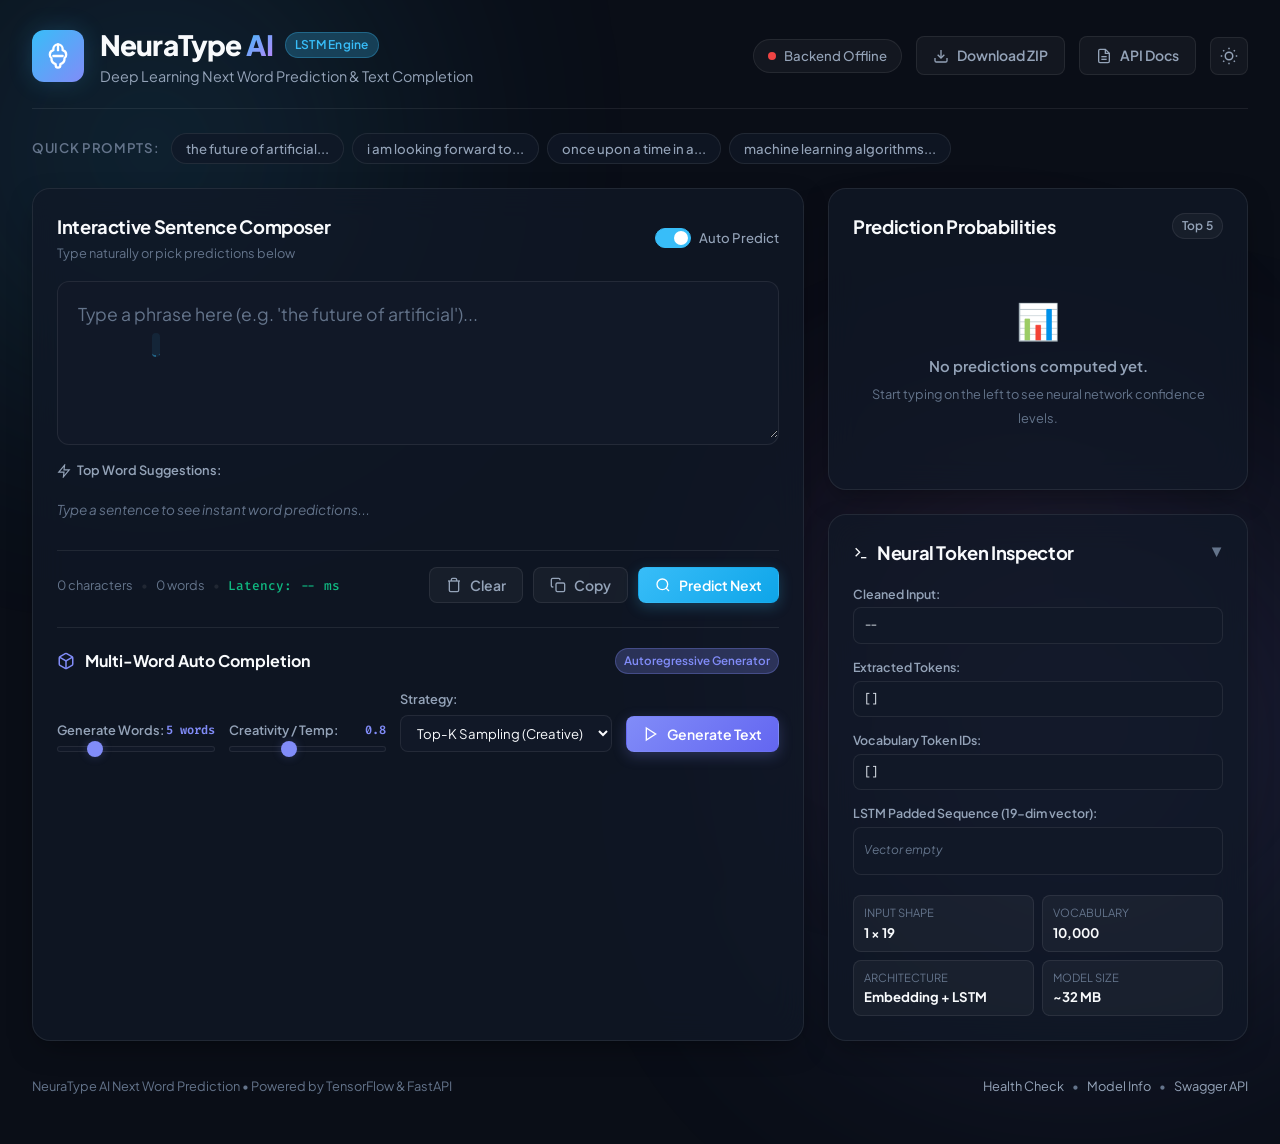
==== frontend/index.html @ fb801ab6 "Add full-stack frontend, backend, and Vercel configuration" ====
<!DOCTYPE html>
<html lang="en">
<head>
    <meta charset="UTF-8">
    <meta name="viewport" content="width=device-width, initial-scale=1.0">
    <title>NeuraType AI - Next Word Prediction & Text Completion</title>
    <meta name="description" content="State-of-the-art LSTM neural network next word prediction with interactive real-time typing, probability analytics, and text generation.">
    <!-- Google Fonts -->
    <link rel="preconnect" href="https://fonts.googleapis.com">
    <link rel="preconnect" href="https://fonts.gstatic.com" crossorigin>
    <link href="https://fonts.googleapis.com/css2?family=Fira+Code:wght@400;500;600&family=Plus+Jakarta+Sans:wght@300;400;500;600;700;800&display=swap" rel="stylesheet">
    <!-- Custom CSS -->
    <link rel="stylesheet" href="css/style.css">
</head>
<body class="dark-theme">
    <!-- Background Animated Gradient Orbs -->
    <div class="ambient-glow glow-1"></div>
    <div class="ambient-glow glow-2"></div>
    <div class="ambient-glow glow-3"></div>

    <div class="app-container">
        <!-- Header -->
        <header class="app-header">
            <div class="header-brand">
                <div class="logo-icon">
                    <svg viewBox="0 0 24 24" width="28" height="28" stroke="currentColor" stroke-width="2" fill="none" stroke-linecap="round" stroke-linejoin="round">
                        <path d="M12 2a4 4 0 0 0-4 4v1a4 4 0 0 0-3 3.86c0 1.2.54 2.29 1.4 3.03A5 5 0 0 0 10 18.9V20a2 2 0 0 0 2 2h0a2 2 0 0 0 2-2v-1.1a5 5 0 0 0 3.6-4.99c.86-.74 1.4-1.83 1.4-3.03A4 4 0 0 0 16 7V6a4 4 0 0 0-4-4z"/>
                        <line x1="12" y1="2" x2="12" y2="7"/>
                        <line x1="8" y1="12" x2="16" y2="12"/>
                    </svg>
                </div>
                <div>
                    <div class="brand-title-wrap">
                        <h1 class="brand-title">NeuraType <span class="gradient-text">AI</span></h1>
                        <span class="badge badge-primary">LSTM Engine</span>
                    </div>
                    <p class="brand-subtitle">Deep Learning Next Word Prediction & Text Completion</p>
                </div>
            </div>

            <div class="header-actions">
                <div class="status-indicator-box" id="statusBadge">
                    <span class="status-dot pulse"></span>
                    <span id="statusText">Connecting...</span>
                </div>

                <a href="/api/download" class="nav-btn" title="Download Entire Project as ZIP">
                    <svg viewBox="0 0 24 24" width="16" height="16" stroke="currentColor" stroke-width="2" fill="none">
                        <path d="M21 15v4a2 2 0 0 1-2 2H5a2 2 0 0 1-2-2v-4"></path>
                        <polyline points="7 10 12 15 17 10"></polyline>
                        <line x1="12" y1="15" x2="12" y2="3"></line>
                    </svg>
                    <span>Download ZIP</span>
                </a>

                <a href="/docs" target="_blank" class="nav-btn" title="View OpenAPI / Swagger Documentation">
                    <svg viewBox="0 0 24 24" width="16" height="16" stroke="currentColor" stroke-width="2" fill="none">
                        <path d="M14 2H6a2 2 0 0 0-2 2v16a2 2 0 0 0 2 2h12a2 2 0 0 0 2-2V8z"></path>
                        <polyline points="14 2 14 8 20 8"></polyline>
                        <line x1="16" y1="13" x2="8" y2="13"></line>
                        <line x1="16" y1="17" x2="8" y2="17"></line>
                    </svg>
                    <span>API Docs</span>
                </a>

                <button class="icon-btn" id="themeToggle" title="Toggle Light/Dark Theme">
                    <svg class="sun-icon" viewBox="0 0 24 24" width="18" height="18" stroke="currentColor" stroke-width="2" fill="none">
                        <circle cx="12" cy="12" r="5"></circle>
                        <line x1="12" y1="1" x2="12" y2="3"></line>
                        <line x1="12" y1="21" x2="12" y2="23"></line>
                        <line x1="4.22" y1="4.22" x2="5.64" y2="5.64"></line>
                        <line x1="18.36" y1="18.36" x2="19.78" y2="19.78"></line>
                        <line x1="1" y1="12" x2="3" y2="12"></line>
                        <line x1="21" y1="12" x2="23" y2="12"></line>
                        <line x1="4.22" y1="19.78" x2="5.64" y2="18.36"></line>
                        <line x1="18.36" y1="5.64" x2="19.78" y2="4.22"></line>
                    </svg>
                    <svg class="moon-icon" viewBox="0 0 24 24" width="18" height="18" stroke="currentColor" stroke-width="2" fill="none">
                        <path d="M21 12.79A9 9 0 1 1 11.21 3 7 7 0 0 0 21 12.79z"></path>
                    </svg>
                </button>
            </div>
        </header>

        <!-- Quick Examples Pill Shelf -->
        <div class="preset-section">
            <span class="preset-label">Quick Prompts:</span>
            <div class="preset-chips" id="presetChipsContainer">
                <!-- Dynamically loaded from API -->
                <button class="preset-chip" data-prompt="the future of artificial">the future of artificial...</button>
                <button class="preset-chip" data-prompt="i am looking forward to">i am looking forward to...</button>
                <button class="preset-chip" data-prompt="once upon a time in a">once upon a time in a...</button>
                <button class="preset-chip" data-prompt="machine learning algorithms are designed to">machine learning algorithms...</button>
            </div>
        </div>

        <!-- Main Workspace Grid -->
        <main class="main-grid">
            <!-- Left Column: Interactive Typing & Generation -->
            <section class="card editor-card">
                <div class="card-header">
                    <div class="card-title-group">
                        <h2 class="card-title">Interactive Sentence Composer</h2>
                        <span class="card-hint">Type naturally or pick predictions below</span>
                    </div>
                    <div class="editor-header-controls">
                        <label class="toggle-switch" title="Automatically predict as you type">
                            <input type="checkbox" id="autoPredictToggle" checked>
                            <span class="slider"></span>
                            <span class="toggle-label">Auto Predict</span>
                        </label>
                    </div>
                </div>

                <!-- Textarea with Ghost Prediction -->
                <div class="editor-wrap">
                    <div class="ghost-overlay" id="ghostOverlay">
                        <span class="ghost-typed" id="ghostTyped"></span><span class="ghost-suggestion" id="ghostSuggestion"></span>
                    </div>
                    <textarea 
                        id="textInput" 
                        class="text-editor" 
                        placeholder="Type a phrase here (e.g. 'the future of artificial')..." 
                        rows="4" 
                        spellcheck="false"
                        autocomplete="off"
                    ></textarea>
                </div>

                <!-- Ghost Accept Shortcut Bar -->
                <div class="tab-hint-bar" id="tabHintBar" style="display: none;">
                    <div class="tab-hint-content">
                        <kbd>Tab</kbd> or <kbd>→</kbd> to accept: <strong id="ghostWordHighlight">word</strong>
                    </div>
                    <button class="btn-ghost-accept" id="btnAcceptGhost">Accept</button>
                </div>

                <!-- Clickable Suggestion Chips -->
                <div class="suggestions-bar">
                    <div class="suggestions-label">
                        <svg viewBox="0 0 24 24" width="14" height="14" stroke="currentColor" stroke-width="2" fill="none">
                            <polygon points="13 2 3 14 12 14 11 22 21 10 12 10 13 2"></polygon>
                        </svg>
                        <span>Top Word Suggestions:</span>
                    </div>
                    <div class="chips-container" id="chipsContainer">
                        <span class="chip-placeholder">Type a sentence to see instant word predictions...</span>
                    </div>
                </div>

                <!-- Editor Footer Controls -->
                <div class="editor-footer">
                    <div class="editor-stats">
                        <span id="charCount">0 characters</span>
                        <span class="stat-separator">•</span>
                        <span id="wordCount">0 words</span>
                        <span class="stat-separator">•</span>
                        <span id="latencyStat" class="latency-stat">Latency: -- ms</span>
                    </div>
                    <div class="editor-actions">
                        <button class="btn btn-secondary" id="btnClear" title="Clear text">
                            <svg viewBox="0 0 24 24" width="16" height="16" stroke="currentColor" stroke-width="2" fill="none">
                                <polyline points="3 6 5 6 21 6"></polyline>
                                <path d="M19 6v14a2 2 0 0 1-2 2H7a2 2 0 0 1-2-2V6m3 0V4a2 2 0 0 1 2-2h4a2 2 0 0 1 2 2v2"></path>
                            </svg>
                            <span>Clear</span>
                        </button>
                        <button class="btn btn-secondary" id="btnCopy" title="Copy text to clipboard">
                            <svg viewBox="0 0 24 24" width="16" height="16" stroke="currentColor" stroke-width="2" fill="none">
                                <rect x="9" y="9" width="13" height="13" rx="2" ry="2"></rect>
                                <path d="M5 15H4a2 2 0 0 1-2-2V4a2 2 0 0 1 2-2h9a2 2 0 0 1 2 2v1"></path>
                            </svg>
                            <span>Copy</span>
                        </button>
                        <button class="btn btn-primary" id="btnPredict">
                            <svg viewBox="0 0 24 24" width="16" height="16" stroke="currentColor" stroke-width="2" fill="none">
                                <circle cx="11" cy="11" r="8"></circle>
                                <line x1="21" y1="21" x2="16.65" y2="16.65"></line>
                            </svg>
                            <span>Predict Next</span>
                        </button>
                    </div>
                </div>

                <!-- Multi-Word Auto-Complete Generator Panel -->
                <div class="generator-panel">
                    <div class="generator-header">
                        <div class="gen-title-group">
                            <svg viewBox="0 0 24 24" width="18" height="18" stroke="currentColor" stroke-width="2" fill="none">
                                <path d="M21 16V8a2 2 0 0 0-1-1.73l-7-4a2 2 0 0 0-2 0l-7 4A2 2 0 0 0 3 8v8a2 2 0 0 0 1 1.73l7 4a2 2 0 0 0 2 0l7-4A2 2 0 0 0 21 16z"></path>
                                <polyline points="3.27 6.96 12 12.01 20.73 6.96"></polyline>
                                <line x1="12" y1="22.08" x2="12" y2="12"></line>
                            </svg>
                            <h3>Multi-Word Auto Completion</h3>
                        </div>
                        <span class="pill-tag">Autoregressive Generator</span>
                    </div>

                    <div class="generator-controls">
                        <div class="control-item">
                            <div class="control-label-wrap">
                                <label for="wordCountSlider">Generate Words:</label>
                                <span class="control-val" id="wordCountVal">5 words</span>
                            </div>
                            <input type="range" id="wordCountSlider" min="1" max="20" value="5" class="slider-range">
                        </div>

                        <div class="control-item">
                            <div class="control-label-wrap">
                                <label for="tempSlider">Creativity / Temp:</label>
                                <span class="control-val" id="tempVal">0.8</span>
                            </div>
                            <input type="range" id="tempSlider" min="0.1" max="2.0" step="0.1" value="0.8" class="slider-range">
                        </div>

                        <div class="control-item">
                            <div class="control-label-wrap">
                                <label for="genModeSelect">Strategy:</label>
                            </div>
                            <select id="genModeSelect" class="styled-select">
                                <option value="greedy">Greedy (Most Likely)</option>
                                <option value="sample" selected>Top-K Sampling (Creative)</option>
                            </select>
                        </div>

                        <button class="btn btn-accent" id="btnGenerate">
                            <svg viewBox="0 0 24 24" width="16" height="16" stroke="currentColor" stroke-width="2" fill="none">
                                <polygon points="5 3 19 12 5 21 5 3"></polygon>
                            </svg>
                            <span>Generate Text</span>
                        </button>
                    </div>

                    <!-- Generation Output Preview -->
                    <div class="generation-result" id="genResultBox" style="display: none;">
                        <div class="gen-result-header">
                            <span class="gen-label">Generated Completion:</span>
                            <button class="btn-inline-apply" id="btnApplyGen" title="Append these words to your editor">Append to Editor</button>
                        </div>
                        <div class="gen-result-text" id="genResultText"></div>
                    </div>
                </div>
            </section>

            <!-- Right Column: Analytics & Model Inspector -->
            <aside class="sidebar-column">
                <!-- Probability Distribution Card -->
                <section class="card analytics-card">
                    <div class="card-header">
                        <h2 class="card-title">Prediction Probabilities</h2>
                        <span class="badge badge-secondary" id="topKBadge">Top 5</span>
                    </div>

                    <div class="probabilities-list" id="probabilitiesList">
                        <div class="empty-state">
                            <div class="empty-icon">📊</div>
                            <p>No predictions computed yet.</p>
                            <small>Start typing on the left to see neural network confidence levels.</small>
                        </div>
                    </div>
                </section>

                <!-- Model Diagnostics & Token Inspector -->
                <section class="card inspector-card">
                    <div class="card-header collapsible" id="inspectorToggle">
                        <div class="inspector-title-wrap">
                            <svg viewBox="0 0 24 24" width="16" height="16" stroke="currentColor" stroke-width="2" fill="none">
                                <polyline points="4 17 10 11 4 5"></polyline>
                                <line x1="12" y1="19" x2="20" y2="19"></line>
                            </svg>
                            <h2 class="card-title">Neural Token Inspector</h2>
                        </div>
                        <span class="collapse-icon">▼</span>
                    </div>

                    <div class="inspector-body" id="inspectorBody">
                        <div class="inspector-metric">
                            <span class="metric-title">Cleaned Input:</span>
                            <div class="code-box" id="inspectCleaned">--</div>
                        </div>

                        <div class="inspector-metric">
                            <span class="metric-title">Extracted Tokens:</span>
                            <div class="code-box" id="inspectTokens">[]</div>
                        </div>

                        <div class="inspector-metric">
                            <span class="metric-title">Vocabulary Token IDs:</span>
                            <div class="code-box" id="inspectTokenIds">[]</div>
                        </div>

                        <div class="inspector-metric">
                            <span class="metric-title">LSTM Padded Sequence (19-dim vector):</span>
                            <div class="vector-display" id="inspectVector">
                                <span class="vector-empty">Vector empty</span>
                            </div>
                        </div>

                        <div class="model-specs-grid" id="modelSpecsGrid">
                            <div class="spec-card">
                                <span class="spec-name">Input Shape</span>
                                <span class="spec-val">1 × 19</span>
                            </div>
                            <div class="spec-card">
                                <span class="spec-name">Vocabulary</span>
                                <span class="spec-val" id="specVocab">10,000</span>
                            </div>
                            <div class="spec-card">
                                <span class="spec-name">Architecture</span>
                                <span class="spec-val">Embedding + LSTM</span>
                            </div>
                            <div class="spec-card">
                                <span class="spec-name">Model Size</span>
                                <span class="spec-val" id="specSize">~32 MB</span>
                            </div>
                        </div>
                    </div>
                </section>
            </aside>
        </main>

        <!-- Footer -->
        <footer class="app-footer">
            <p>NeuraType AI Next Word Prediction • Powered by TensorFlow & FastAPI</p>
            <div class="footer-links">
                <a href="/api/health" target="_blank">Health Check</a>
                <span class="dot">•</span>
                <a href="/api/info" target="_blank">Model Info</a>
                <span class="dot">•</span>
                <a href="/docs" target="_blank">Swagger API</a>
            </div>
        </footer>
    </div>

    <!-- Notification Toast -->
    <div id="toast" class="toast">Text copied to clipboard!</div>

    <!-- Application JavaScript -->
    <script src="js/app.js"></script>
</body>
</html>
---- frontend/css/style.css ----
/* ==========================================================================
   NeuraType AI - Next Word Prediction & Text Completion Stylesheet
   Modern Glassmorphic Dark / Light Theme
   ========================================================================== */

:root {
    /* Color Palette - Dark Theme Default */
    --bg-base: #0a0e17;
    --bg-surface: #111827;
    --bg-card: rgba(17, 24, 39, 0.75);
    --bg-card-hover: rgba(26, 36, 56, 0.85);
    --bg-glass: rgba(255, 255, 255, 0.04);
    --border-subtle: rgba(255, 255, 255, 0.08);
    --border-bright: rgba(56, 189, 248, 0.3);

    --text-primary: #f8fafc;
    --text-secondary: #94a3b8;
    --text-muted: #64748b;
    --text-ghost: rgba(148, 163, 184, 0.45);

    --primary: #38bdf8;
    --primary-hover: #0ea5e9;
    --primary-glow: rgba(56, 189, 248, 0.25);
    
    --accent: #818cf8;
    --accent-hover: #6366f1;
    --accent-glow: rgba(129, 140, 248, 0.25);

    --secondary: #ec4899;
    --success: #10b981;
    --warning: #f59e0b;
    --error: #ef4444;

    --radius-sm: 8px;
    --radius-md: 12px;
    --radius-lg: 18px;
    --radius-xl: 24px;

    --font-sans: 'Plus Jakarta Sans', -apple-system, BlinkMacSystemFont, "Segoe UI", Roboto, sans-serif;
    --font-mono: 'Fira Code', Consolas, monospace;

    --shadow-soft: 0 10px 30px -10px rgba(0, 0, 0, 0.5);
    --shadow-glow: 0 0 25px rgba(56, 189, 248, 0.2);
    --transition: all 0.2s cubic-bezier(0.4, 0, 0.2, 1);
}

/* Light Theme Variables */
body.light-theme {
    --bg-base: #f1f5f9;
    --bg-surface: #ffffff;
    --bg-card: rgba(255, 255, 255, 0.85);
    --bg-card-hover: rgba(255, 255, 255, 0.95);
    --bg-glass: rgba(0, 0, 0, 0.03);
    --border-subtle: rgba(0, 0, 0, 0.08);
    --border-bright: rgba(14, 165, 233, 0.4);

    --text-primary: #0f172a;
    --text-secondary: #475569;
    --text-muted: #94a3b8;
    --text-ghost: rgba(100, 116, 139, 0.4);

    --primary: #0284c7;
    --primary-hover: #0369a1;
    --primary-glow: rgba(2, 132, 199, 0.15);

    --accent: #6366f1;
    --accent-hover: #4f46e5;
    --accent-glow: rgba(99, 102, 241, 0.15);

    --shadow-soft: 0 10px 30px -10px rgba(0, 0, 0, 0.08);
    --shadow-glow: 0 0 20px rgba(2, 132, 199, 0.15);
}

/* Base Reset & Setup */
*, *::before, *::after {
    box-sizing: border-box;
    margin: 0;
    padding: 0;
}

body {
    font-family: var(--font-sans);
    background-color: var(--bg-base);
    color: var(--text-primary);
    min-height: 100vh;
    line-height: 1.5;
    position: relative;
    overflow-x: hidden;
    transition: background-color 0.3s ease, color 0.3s ease;
}

/* Ambient Background Lights */
.ambient-glow {
    position: fixed;
    border-radius: 50%;
    filter: blur(140px);
    pointer-events: none;
    z-index: 0;
    opacity: 0.4;
}

.glow-1 {
    width: 500px;
    height: 500px;
    background: radial-gradient(circle, #38bdf8 0%, rgba(56, 189, 248, 0) 70%);
    top: -100px;
    left: -100px;
}

.glow-2 {
    width: 600px;
    height: 600px;
    background: radial-gradient(circle, #818cf8 0%, rgba(129, 140, 248, 0) 70%);
    bottom: -150px;
    right: -100px;
}

.glow-3 {
    width: 400px;
    height: 400px;
    background: radial-gradient(circle, #ec4899 0%, rgba(236, 72, 153, 0) 70%);
    top: 40%;
    left: 60%;
    opacity: 0.2;
}

/* App Container */
.app-container {
    position: relative;
    z-index: 1;
    max-width: 1400px;
    margin: 0 auto;
    padding: 24px 32px 48px;
    display: flex;
    flex-direction: column;
    min-height: 100vh;
}

/* Header Styles */
.app-header {
    display: flex;
    align-items: center;
    justify-content: space-between;
    margin-bottom: 24px;
    padding-bottom: 20px;
    border-bottom: 1px solid var(--border-subtle);
}

.header-brand {
    display: flex;
    align-items: center;
    gap: 16px;
}

.logo-icon {
    width: 52px;
    height: 52px;
    border-radius: var(--radius-md);
    background: linear-gradient(135deg, var(--primary) 0%, var(--accent) 100%);
    display: flex;
    align-items: center;
    justify-content: center;
    color: #ffffff;
    box-shadow: var(--shadow-glow);
}

.brand-title-wrap {
    display: flex;
    align-items: center;
    gap: 12px;
}

.brand-title {
    font-size: 1.75rem;
    font-weight: 800;
    letter-spacing: -0.03em;
}

.gradient-text {
    background: linear-gradient(135deg, var(--primary) 0%, #c084fc 100%);
    -webkit-background-clip: text;
    -webkit-text-fill-color: transparent;
}

.brand-subtitle {
    font-size: 0.9rem;
    color: var(--text-secondary);
    font-weight: 400;
}

.header-actions {
    display: flex;
    align-items: center;
    gap: 14px;
}

.status-indicator-box {
    display: flex;
    align-items: center;
    gap: 8px;
    padding: 6px 14px;
    background: var(--bg-glass);
    border: 1px solid var(--border-subtle);
    border-radius: 999px;
    font-size: 0.825rem;
    font-weight: 500;
    color: var(--text-secondary);
}

.status-dot {
    width: 8px;
    height: 8px;
    border-radius: 50%;
    background: var(--warning);
}

.status-dot.online {
    background: var(--success);
    box-shadow: 0 0 10px var(--success);
}

.status-dot.offline {
    background: var(--error);
}

.pulse {
    animation: statusPulse 1.8s infinite;
}

@keyframes statusPulse {
    0% { transform: scale(0.95); opacity: 0.8; }
    50% { transform: scale(1.2); opacity: 1; }
    100% { transform: scale(0.95); opacity: 0.8; }
}

/* Badges & Buttons */
.badge {
    font-size: 0.75rem;
    font-weight: 600;
    padding: 3px 9px;
    border-radius: 999px;
    letter-spacing: 0.02em;
}

.badge-primary {
    background: var(--primary-glow);
    color: var(--primary);
    border: 1px solid rgba(56, 189, 248, 0.3);
}

.badge-secondary {
    background: var(--bg-glass);
    color: var(--text-secondary);
    border: 1px solid var(--border-subtle);
}

.nav-btn, .btn {
    display: inline-flex;
    align-items: center;
    justify-content: center;
    gap: 8px;
    font-family: inherit;
    font-size: 0.875rem;
    font-weight: 600;
    padding: 8px 16px;
    border-radius: var(--radius-sm);
    cursor: pointer;
    transition: var(--transition);
    border: 1px solid transparent;
    text-decoration: none;
}

.nav-btn {
    background: var(--bg-glass);
    color: var(--text-secondary);
    border-color: var(--border-subtle);
}

.nav-btn:hover {
    color: var(--text-primary);
    border-color: var(--border-bright);
    background: rgba(255, 255, 255, 0.08);
}

.btn-primary {
    background: linear-gradient(135deg, var(--primary) 0%, var(--primary-hover) 100%);
    color: #ffffff;
    box-shadow: 0 4px 14px var(--primary-glow);
}

.btn-primary:hover {
    transform: translateY(-1px);
    box-shadow: 0 6px 20px var(--primary-glow);
}

.btn-secondary {
    background: var(--bg-glass);
    color: var(--text-secondary);
    border-color: var(--border-subtle);
}

.btn-secondary:hover {
    background: rgba(255, 255, 255, 0.08);
    color: var(--text-primary);
}

.btn-accent {
    background: linear-gradient(135deg, var(--accent) 0%, var(--accent-hover) 100%);
    color: #ffffff;
    box-shadow: 0 4px 14px var(--accent-glow);
}

.btn-accent:hover {
    transform: translateY(-1px);
    box-shadow: 0 6px 20px var(--accent-glow);
}

.icon-btn {
    width: 38px;
    height: 38px;
    border-radius: var(--radius-sm);
    background: var(--bg-glass);
    border: 1px solid var(--border-subtle);
    color: var(--text-secondary);
    display: flex;
    align-items: center;
    justify-content: center;
    cursor: pointer;
    transition: var(--transition);
}

.icon-btn:hover {
    color: var(--text-primary);
    border-color: var(--border-bright);
}

body.dark-theme .sun-icon { display: block; }
body.dark-theme .moon-icon { display: none; }
body.light-theme .sun-icon { display: none; }
body.light-theme .moon-icon { display: block; }

/* Preset Prompts Section */
.preset-section {
    display: flex;
    align-items: center;
    gap: 12px;
    margin-bottom: 24px;
    flex-wrap: wrap;
}

.preset-label {
    font-size: 0.825rem;
    font-weight: 600;
    color: var(--text-muted);
    text-transform: uppercase;
    letter-spacing: 0.05em;
}

.preset-chips {
    display: flex;
    align-items: center;
    gap: 8px;
    flex-wrap: wrap;
}

.preset-chip {
    background: var(--bg-card);
    border: 1px solid var(--border-subtle);
    color: var(--text-secondary);
    font-family: inherit;
    font-size: 0.825rem;
    font-weight: 500;
    padding: 6px 14px;
    border-radius: 999px;
    cursor: pointer;
    transition: var(--transition);
}

.preset-chip:hover {
    border-color: var(--primary);
    color: var(--primary);
    background: var(--primary-glow);
    transform: translateY(-1px);
}

/* Cards & Layout */
.main-grid {
    display: grid;
    grid-template-columns: 1fr 420px;
    gap: 24px;
    flex: 1;
}

@media (max-width: 1080px) {
    .main-grid {
        grid-template-columns: 1fr;
    }
}

.card {
    background: var(--bg-card);
    backdrop-filter: blur(16px);
    -webkit-backdrop-filter: blur(16px);
    border: 1px solid var(--border-subtle);
    border-radius: var(--radius-lg);
    padding: 24px;
    box-shadow: var(--shadow-soft);
    display: flex;
    flex-direction: column;
}

.card-header {
    display: flex;
    align-items: center;
    justify-content: space-between;
    margin-bottom: 18px;
}

.card-title-group {
    display: flex;
    flex-direction: column;
    gap: 4px;
}

.card-title {
    font-size: 1.15rem;
    font-weight: 700;
    letter-spacing: -0.02em;
}

.card-hint {
    font-size: 0.8rem;
    color: var(--text-muted);
}

/* Toggle Switch */
.toggle-switch {
    display: flex;
    align-items: center;
    gap: 8px;
    cursor: pointer;
    font-size: 0.825rem;
    font-weight: 500;
    color: var(--text-secondary);
}

.toggle-switch input {
    opacity: 0;
    width: 0;
    height: 0;
    position: absolute;
}

.toggle-switch .slider {
    position: relative;
    display: inline-block;
    width: 36px;
    height: 20px;
    background-color: var(--bg-glass);
    border: 1px solid var(--border-subtle);
    border-radius: 20px;
    transition: var(--transition);
}

.toggle-switch .slider::before {
    position: absolute;
    content: "";
    height: 14px;
    width: 14px;
    left: 2px;
    bottom: 2px;
    background-color: var(--text-muted);
    border-radius: 50%;
    transition: var(--transition);
}

.toggle-switch input:checked + .slider {
    background-color: var(--primary);
    border-color: var(--primary);
}

.toggle-switch input:checked + .slider::before {
    transform: translateX(16px);
    background-color: #ffffff;
}

/* Editor & Ghost Suggestion Wrap */
.editor-wrap {
    position: relative;
    border: 1px solid var(--border-subtle);
    border-radius: var(--radius-md);
    background: var(--bg-surface);
    transition: var(--transition);
    overflow: hidden;
}

.editor-wrap:focus-within {
    border-color: var(--border-bright);
    box-shadow: 0 0 0 3px var(--primary-glow);
}

.ghost-overlay {
    position: absolute;
    top: 0;
    left: 0;
    right: 0;
    bottom: 0;
    padding: 18px 20px;
    font-family: var(--font-sans);
    font-size: 1.1rem;
    line-height: 1.7;
    pointer-events: none;
    white-space: pre-wrap;
    word-break: break-word;
    color: transparent;
    user-select: none;
    z-index: 1;
}

.ghost-suggestion {
    color: var(--text-ghost);
    background: rgba(56, 189, 248, 0.08);
    border-radius: 4px;
    padding: 0 4px;
    margin-left: 2px;
    border-bottom: 2px dashed rgba(56, 189, 248, 0.4);
    transition: opacity 0.15s ease;
}

.text-editor {
    position: relative;
    z-index: 2;
    width: 100%;
    padding: 18px 20px;
    font-family: var(--font-sans);
    font-size: 1.1rem;
    line-height: 1.7;
    color: var(--text-primary);
    background: transparent;
    border: none;
    outline: none;
    resize: vertical;
    min-height: 130px;
}

.text-editor::placeholder {
    color: var(--text-muted);
}

/* Tab Hint Bar */
.tab-hint-bar {
    display: flex;
    align-items: center;
    justify-content: space-between;
    padding: 8px 16px;
    margin-top: 8px;
    background: var(--primary-glow);
    border: 1px solid rgba(56, 189, 248, 0.2);
    border-radius: var(--radius-sm);
    font-size: 0.825rem;
    color: var(--primary);
}

.tab-hint-content kbd {
    background: rgba(255, 255, 255, 0.15);
    padding: 2px 6px;
    border-radius: 4px;
    font-family: var(--font-mono);
    font-size: 0.75rem;
    border: 1px solid rgba(255, 255, 255, 0.2);
}

.btn-ghost-accept {
    background: var(--primary);
    color: #ffffff;
    border: none;
    font-family: inherit;
    font-size: 0.775rem;
    font-weight: 600;
    padding: 4px 10px;
    border-radius: 4px;
    cursor: pointer;
    transition: var(--transition);
}

.btn-ghost-accept:hover {
    background: var(--primary-hover);
}

/* Suggestion Chips */
.suggestions-bar {
    margin-top: 16px;
}

.suggestions-label {
    display: flex;
    align-items: center;
    gap: 6px;
    font-size: 0.8rem;
    font-weight: 600;
    color: var(--text-secondary);
    margin-bottom: 10px;
}

.chips-container {
    display: flex;
    flex-wrap: wrap;
    gap: 8px;
    min-height: 40px;
    align-items: center;
}

.chip-placeholder {
    font-size: 0.85rem;
    color: var(--text-muted);
    font-style: italic;
}

.word-chip {
    display: inline-flex;
    align-items: center;
    gap: 8px;
    background: var(--bg-surface);
    border: 1px solid var(--border-subtle);
    padding: 6px 14px;
    border-radius: 999px;
    font-size: 0.925rem;
    font-weight: 600;
    color: var(--text-primary);
    cursor: pointer;
    transition: var(--transition);
    user-select: none;
}

.word-chip:hover {
    border-color: var(--primary);
    background: var(--primary-glow);
    transform: translateY(-2px);
    box-shadow: 0 4px 12px var(--primary-glow);
}

.word-chip.top-choice {
    border-color: var(--primary);
    background: rgba(56, 189, 248, 0.12);
}

.chip-pct {
    font-size: 0.75rem;
    font-family: var(--font-mono);
    color: var(--primary);
    background: rgba(56, 189, 248, 0.15);
    padding: 2px 6px;
    border-radius: 6px;
}

/* Editor Footer Controls */
.editor-footer {
    display: flex;
    align-items: center;
    justify-content: space-between;
    margin-top: 20px;
    padding-top: 16px;
    border-top: 1px solid var(--border-subtle);
    flex-wrap: wrap;
    gap: 12px;
}

.editor-stats {
    display: flex;
    align-items: center;
    gap: 8px;
    font-size: 0.8rem;
    color: var(--text-muted);
}

.stat-separator {
    color: var(--border-subtle);
}

.latency-stat {
    color: var(--success);
    font-family: var(--font-mono);
    font-weight: 500;
}

.editor-actions {
    display: flex;
    align-items: center;
    gap: 10px;
}

/* Generator Panel */
.generator-panel {
    margin-top: 24px;
    padding-top: 20px;
    border-top: 1px solid var(--border-subtle);
}

.generator-header {
    display: flex;
    align-items: center;
    justify-content: space-between;
    margin-bottom: 16px;
}

.gen-title-group {
    display: flex;
    align-items: center;
    gap: 10px;
    color: var(--accent);
}

.gen-title-group h3 {
    font-size: 1rem;
    font-weight: 700;
    color: var(--text-primary);
}

.pill-tag {
    font-size: 0.725rem;
    font-weight: 600;
    color: var(--accent);
    background: var(--accent-glow);
    padding: 3px 8px;
    border-radius: 999px;
    border: 1px solid rgba(129, 140, 248, 0.3);
}

.generator-controls {
    display: grid;
    grid-template-columns: 1fr 1fr 1.2fr auto;
    gap: 14px;
    align-items: end;
}

@media (max-width: 768px) {
    .generator-controls {
        grid-template-columns: 1fr;
    }
}

.control-item {
    display: flex;
    flex-direction: column;
    gap: 6px;
}

.control-label-wrap {
    display: flex;
    justify-content: space-between;
    font-size: 0.8rem;
    font-weight: 600;
    color: var(--text-secondary);
}

.control-val {
    color: var(--accent);
    font-family: var(--font-mono);
    font-size: 0.75rem;
}

.slider-range {
    -webkit-appearance: none;
    appearance: none;
    width: 100%;
    height: 6px;
    background: var(--bg-surface);
    border: 1px solid var(--border-subtle);
    border-radius: 4px;
    outline: none;
}

.slider-range::-webkit-slider-thumb {
    -webkit-appearance: none;
    width: 16px;
    height: 16px;
    border-radius: 50%;
    background: var(--accent);
    cursor: pointer;
    box-shadow: 0 0 10px var(--accent-glow);
}

.styled-select {
    font-family: inherit;
    font-size: 0.825rem;
    padding: 8px 12px;
    background: var(--bg-surface);
    border: 1px solid var(--border-subtle);
    border-radius: var(--radius-sm);
    color: var(--text-primary);
    outline: none;
    cursor: pointer;
}

.styled-select:focus {
    border-color: var(--accent);
}

/* Generation Result Box */
.generation-result {
    margin-top: 16px;
    padding: 14px 18px;
    background: rgba(129, 140, 248, 0.08);
    border: 1px solid rgba(129, 140, 248, 0.25);
    border-radius: var(--radius-md);
}

.gen-result-header {
    display: flex;
    align-items: center;
    justify-content: space-between;
    margin-bottom: 8px;
}

.gen-label {
    font-size: 0.75rem;
    font-weight: 700;
    text-transform: uppercase;
    letter-spacing: 0.05em;
    color: var(--accent);
}

.btn-inline-apply {
    background: var(--accent);
    color: #ffffff;
    border: none;
    font-family: inherit;
    font-size: 0.75rem;
    font-weight: 600;
    padding: 4px 10px;
    border-radius: 4px;
    cursor: pointer;
    transition: var(--transition);
}

.btn-inline-apply:hover {
    background: var(--accent-hover);
}

.gen-result-text {
    font-size: 1rem;
    line-height: 1.6;
    color: var(--text-primary);
}

.gen-highlight {
    background: rgba(129, 140, 248, 0.25);
    color: #a5b4fc;
    font-weight: 600;
    padding: 1px 4px;
    border-radius: 4px;
    margin: 0 2px;
    animation: fadeInWord 0.3s ease-out;
}

@keyframes fadeInWord {
    from { opacity: 0; transform: translateY(4px); }
    to { opacity: 1; transform: translateY(0); }
}

/* Sidebar Analytics & Inspector */
.sidebar-column {
    display: flex;
    flex-direction: column;
    gap: 24px;
}

.probabilities-list {
    display: flex;
    flex-direction: column;
    gap: 12px;
}

.prob-row {
    display: flex;
    flex-direction: column;
    gap: 6px;
    padding: 8px 12px;
    border-radius: var(--radius-sm);
    background: var(--bg-surface);
    border: 1px solid var(--border-subtle);
    cursor: pointer;
    transition: var(--transition);
}

.prob-row:hover {
    border-color: var(--primary);
    background: var(--bg-card-hover);
    transform: translateX(3px);
}

.prob-header {
    display: flex;
    align-items: center;
    justify-content: space-between;
}

.prob-word-wrap {
    display: flex;
    align-items: center;
    gap: 8px;
}

.prob-rank {
    font-family: var(--font-mono);
    font-size: 0.75rem;
    font-weight: 600;
    color: var(--text-muted);
    width: 20px;
}

.prob-word {
    font-size: 0.925rem;
    font-weight: 700;
    color: var(--text-primary);
}

.prob-value {
    font-family: var(--font-mono);
    font-size: 0.8rem;
    font-weight: 600;
    color: var(--primary);
}

.prob-bar-track {
    width: 100%;
    height: 6px;
    background: var(--bg-glass);
    border-radius: 3px;
    overflow: hidden;
}

.prob-bar-fill {
    height: 100%;
    border-radius: 3px;
    background: linear-gradient(90deg, var(--primary) 0%, var(--accent) 100%);
    transition: width 0.4s cubic-bezier(0.4, 0, 0.2, 1);
}

/* Empty State */
.empty-state {
    text-align: center;
    padding: 36px 16px;
    color: var(--text-muted);
}

.empty-icon {
    font-size: 2.2rem;
    margin-bottom: 8px;
}

.empty-state p {
    font-size: 0.925rem;
    font-weight: 600;
    color: var(--text-secondary);
    margin-bottom: 4px;
}

.empty-state small {
    font-size: 0.8rem;
}

/* Inspector Drawer */
.collapsible {
    cursor: pointer;
    user-select: none;
}

.inspector-title-wrap {
    display: flex;
    align-items: center;
    gap: 8px;
    color: var(--text-primary);
}

.collapse-icon {
    font-size: 0.8rem;
    color: var(--text-muted);
    transition: transform 0.2s ease;
}

.collapsible.collapsed .collapse-icon {
    transform: rotate(-90deg);
}

.inspector-body {
    display: flex;
    flex-direction: column;
    gap: 14px;
    transition: max-height 0.3s ease;
}

.inspector-body.hidden {
    display: none;
}

.inspector-metric {
    display: flex;
    flex-direction: column;
    gap: 4px;
}

.metric-title {
    font-size: 0.775rem;
    font-weight: 600;
    color: var(--text-secondary);
}

.code-box {
    font-family: var(--font-mono);
    font-size: 0.775rem;
    padding: 8px 10px;
    background: var(--bg-surface);
    border: 1px solid var(--border-subtle);
    border-radius: var(--radius-sm);
    color: #e2e8f0;
    overflow-x: auto;
    white-space: pre-wrap;
    word-break: break-all;
}

.vector-display {
    display: flex;
    flex-wrap: wrap;
    gap: 4px;
    padding: 8px 10px;
    background: var(--bg-surface);
    border: 1px solid var(--border-subtle);
    border-radius: var(--radius-sm);
    min-height: 48px;
    align-items: center;
}

.vector-pill {
    font-family: var(--font-mono);
    font-size: 0.7rem;
    padding: 2px 6px;
    border-radius: 4px;
    background: var(--bg-glass);
    color: var(--text-muted);
}

.vector-pill.active {
    background: var(--primary-glow);
    color: var(--primary);
    border: 1px solid rgba(56, 189, 248, 0.4);
    font-weight: 600;
}

.vector-empty {
    font-size: 0.75rem;
    color: var(--text-muted);
    font-style: italic;
}

.model-specs-grid {
    display: grid;
    grid-template-columns: 1fr 1fr;
    gap: 8px;
    margin-top: 6px;
}

.spec-card {
    padding: 8px 10px;
    background: var(--bg-glass);
    border: 1px solid var(--border-subtle);
    border-radius: var(--radius-sm);
    display: flex;
    flex-direction: column;
    gap: 2px;
}

.spec-name {
    font-size: 0.7rem;
    color: var(--text-muted);
    text-transform: uppercase;
}

.spec-val {
    font-size: 0.825rem;
    font-weight: 700;
    color: var(--text-primary);
}

/* Toast Notification */
.toast {
    position: fixed;
    bottom: 24px;
    right: 24px;
    background: var(--text-primary);
    color: var(--bg-base);
    padding: 10px 20px;
    border-radius: 999px;
    font-size: 0.85rem;
    font-weight: 600;
    box-shadow: 0 10px 25px rgba(0, 0, 0, 0.3);
    transform: translateY(100px);
    opacity: 0;
    transition: var(--transition);
    z-index: 1000;
}

.toast.show {
    transform: translateY(0);
    opacity: 1;
}

/* Footer */
.app-footer {
    display: flex;
    align-items: center;
    justify-content: space-between;
    margin-top: auto;
    padding-top: 36px;
    font-size: 0.8rem;
    color: var(--text-muted);
    flex-wrap: wrap;
    gap: 12px;
}

.footer-links {
    display: flex;
    align-items: center;
    gap: 8px;
}

.footer-links a {
    color: var(--text-secondary);
    text-decoration: none;
    transition: color 0.2s ease;
}

.footer-links a:hover {
    color: var(--primary);
}
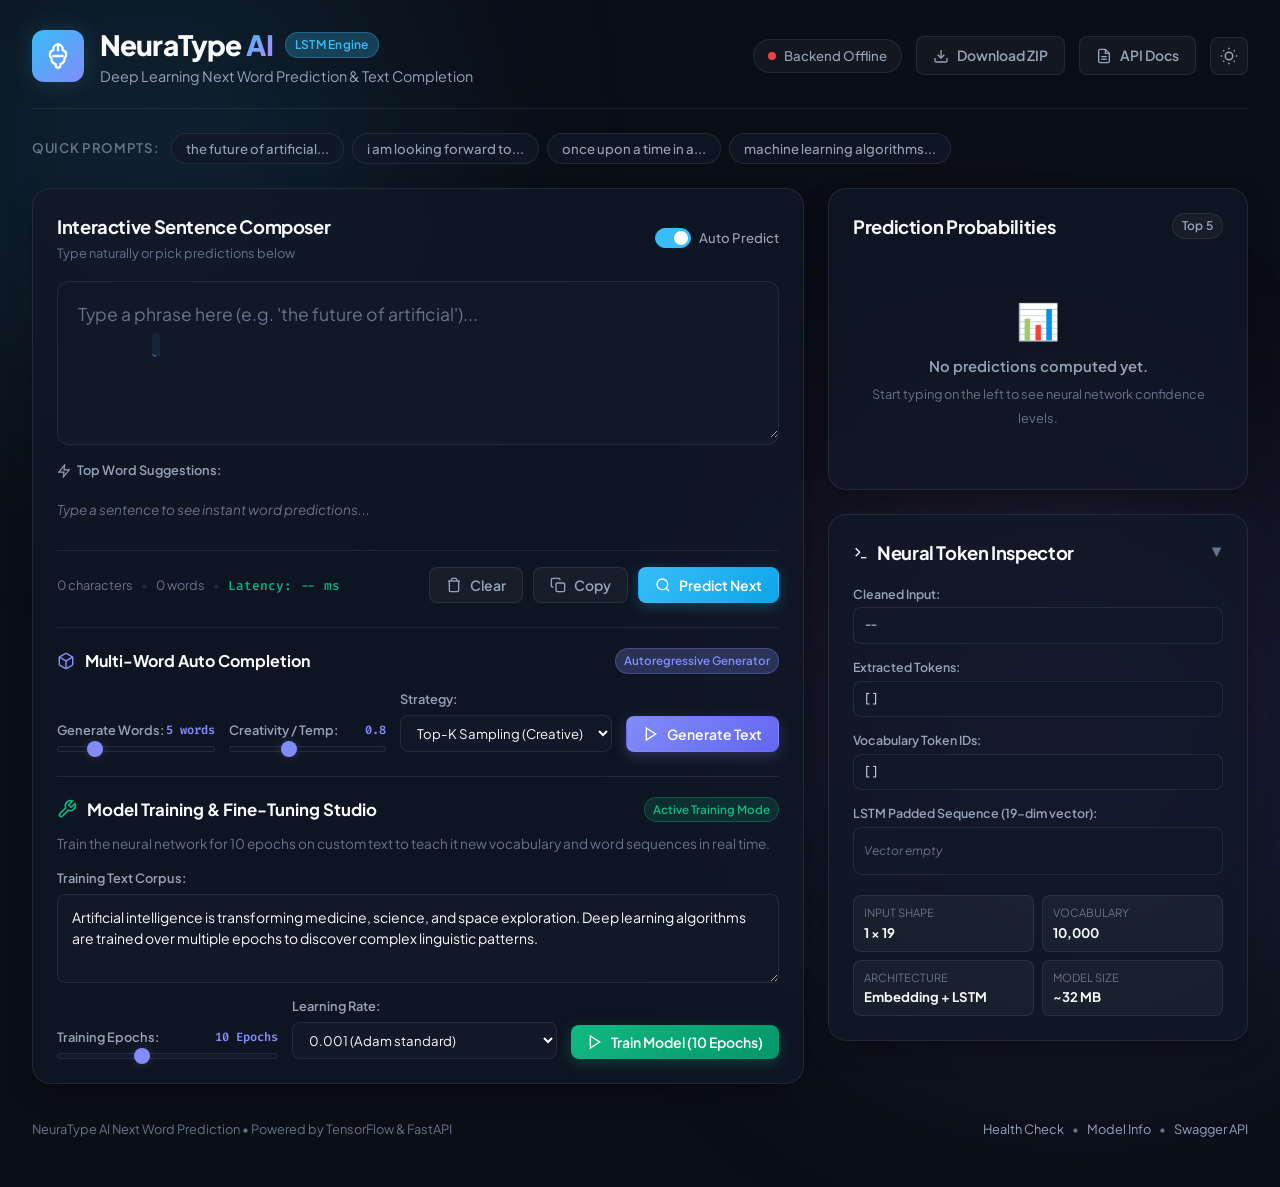
==== commit 916a8a8f: "Add in-browser Model Training Studio (10 Epochs) and train.py script" ====
--- a/frontend/index.html
+++ b/frontend/index.html
@@ -240,6 +240,66 @@
                         <div class="gen-result-text" id="genResultText"></div>
                     </div>
                 </div>
+
+                <!-- Model Training & Fine-Tuning Studio (10 Epochs) -->
+                <div class="training-panel" id="trainingPanel">
+                    <div class="training-header">
+                        <div class="train-title-group">
+                            <svg viewBox="0 0 24 24" width="20" height="20" stroke="currentColor" stroke-width="2" fill="none">
+                                <path d="M14.7 6.3a1 1 0 0 0 0 1.4l1.6 1.6a1 1 0 0 0 1.4 0l3.77-3.77a6 6 0 0 1-7.94 7.94l-6.91 6.91a2.12 2.12 0 0 1-3-3l6.91-6.91a6 6 0 0 1 7.94-7.94l-3.76 3.76z"></path>
+                            </svg>
+                            <h3>Model Training & Fine-Tuning Studio</h3>
+                        </div>
+                        <span class="pill-tag pill-train">Active Training Mode</span>
+                    </div>
+
+                    <p class="train-desc">Train the neural network for 10 epochs on custom text to teach it new vocabulary and word sequences in real time.</p>
+
+                    <div class="train-input-group">
+                        <label for="trainText" class="train-input-label">Training Text Corpus:</label>
+                        <textarea id="trainText" class="train-textarea" rows="3" placeholder="Enter custom sentences to train the model on...">Artificial intelligence is transforming medicine, science, and space exploration. Deep learning algorithms are trained over multiple epochs to discover complex linguistic patterns.</textarea>
+                    </div>
+
+                    <div class="train-controls-row">
+                        <div class="control-item">
+                            <div class="control-label-wrap">
+                                <label for="epochsSlider">Training Epochs:</label>
+                                <span class="control-val" id="epochsVal">10 Epochs</span>
+                            </div>
+                            <input type="range" id="epochsSlider" min="1" max="25" value="10" class="slider-range">
+                        </div>
+
+                        <div class="control-item">
+                            <div class="control-label-wrap">
+                                <label for="lrSelect">Learning Rate:</label>
+                            </div>
+                            <select id="lrSelect" class="styled-select">
+                                <option value="0.001" selected>0.001 (Adam standard)</option>
+                                <option value="0.0005">0.0005 (Fine-tuning)</option>
+                                <option value="0.01">0.01 (Aggressive)</option>
+                            </select>
+                        </div>
+
+                        <button class="btn btn-train" id="btnStartTraining">
+                            <svg viewBox="0 0 24 24" width="16" height="16" stroke="currentColor" stroke-width="2" fill="none">
+                                <polygon points="5 3 19 12 5 21 5 3"></polygon>
+                            </svg>
+                            <span>Train Model (10 Epochs)</span>
+                        </button>
+                    </div>
+
+                    <!-- Training Progress Bar & Logs -->
+                    <div class="train-progress-box" id="trainProgressBox" style="display: none;">
+                        <div class="train-progress-header">
+                            <span id="trainEpochLabel">Training: Epoch 1 / 10</span>
+                            <span id="trainMetricsLabel">Loss: 7.84 • Accuracy: 12.5%</span>
+                        </div>
+                        <div class="train-progress-bar-track">
+                            <div class="train-progress-bar-fill" id="trainProgressBarFill" style="width: 0%"></div>
+                        </div>
+                        <div class="train-log-stream" id="trainLogStream"></div>
+                    </div>
+                </div>
             </section>
 
             <!-- Right Column: Analytics & Model Inspector -->
--- a/frontend/css/style.css
+++ b/frontend/css/style.css
@@ -1133,3 +1133,166 @@
 .footer-links a:hover {
     color: var(--primary);
 }
+
+/* ==========================================================================
+   Model Training & Fine-Tuning Studio Styles
+   ========================================================================== */
+.training-panel {
+    margin-top: 24px;
+    padding-top: 20px;
+    border-top: 1px solid var(--border-subtle);
+}
+
+.training-header {
+    display: flex;
+    align-items: center;
+    justify-content: space-between;
+    margin-bottom: 12px;
+}
+
+.train-title-group {
+    display: flex;
+    align-items: center;
+    gap: 10px;
+    color: var(--success);
+}
+
+.train-title-group h3 {
+    font-size: 1.05rem;
+    font-weight: 700;
+    color: var(--text-primary);
+}
+
+.pill-train {
+    background: rgba(16, 185, 129, 0.15);
+    color: var(--success);
+    border: 1px solid rgba(16, 185, 129, 0.3);
+}
+
+.train-desc {
+    font-size: 0.85rem;
+    color: var(--text-muted);
+    margin-bottom: 14px;
+    line-height: 1.5;
+}
+
+.train-input-group {
+    display: flex;
+    flex-direction: column;
+    gap: 6px;
+    margin-bottom: 14px;
+}
+
+.train-input-label {
+    font-size: 0.8rem;
+    font-weight: 600;
+    color: var(--text-secondary);
+}
+
+.train-textarea {
+    width: 100%;
+    padding: 12px 14px;
+    background: var(--bg-surface);
+    border: 1px solid var(--border-subtle);
+    border-radius: var(--radius-sm);
+    color: var(--text-primary);
+    font-family: inherit;
+    font-size: 0.875rem;
+    line-height: 1.5;
+    outline: none;
+    resize: vertical;
+    transition: var(--transition);
+}
+
+.train-textarea:focus {
+    border-color: var(--success);
+    box-shadow: 0 0 0 3px rgba(16, 185, 129, 0.15);
+}
+
+.train-controls-row {
+    display: grid;
+    grid-template-columns: 1fr 1.2fr auto;
+    gap: 14px;
+    align-items: end;
+}
+
+@media (max-width: 768px) {
+    .train-controls-row {
+        grid-template-columns: 1fr;
+    }
+}
+
+.btn-train {
+    background: linear-gradient(135deg, #10b981 0%, #059669 100%);
+    color: #ffffff;
+    box-shadow: 0 4px 14px rgba(16, 185, 129, 0.25);
+    border: none;
+}
+
+.btn-train:hover {
+    transform: translateY(-1px);
+    box-shadow: 0 6px 20px rgba(16, 185, 129, 0.35);
+}
+
+.btn-train.training {
+    opacity: 0.8;
+    pointer-events: none;
+}
+
+.train-progress-box {
+    margin-top: 16px;
+    padding: 14px 18px;
+    background: rgba(16, 185, 129, 0.08);
+    border: 1px solid rgba(16, 185, 129, 0.25);
+    border-radius: var(--radius-md);
+    animation: fadeInWord 0.3s ease-out;
+}
+
+.train-progress-header {
+    display: flex;
+    justify-content: space-between;
+    font-size: 0.825rem;
+    font-weight: 700;
+    color: var(--success);
+    margin-bottom: 8px;
+}
+
+.train-progress-bar-track {
+    width: 100%;
+    height: 8px;
+    background: var(--bg-surface);
+    border-radius: 4px;
+    overflow: hidden;
+    margin-bottom: 10px;
+}
+
+.train-progress-bar-fill {
+    height: 100%;
+    background: linear-gradient(90deg, #10b981 0%, #38bdf8 100%);
+    border-radius: 4px;
+    transition: width 0.35s ease;
+}
+
+.train-log-stream {
+    font-family: var(--font-mono);
+    font-size: 0.75rem;
+    color: var(--text-secondary);
+    max-height: 90px;
+    overflow-y: auto;
+    display: flex;
+    flex-direction: column;
+    gap: 4px;
+    padding: 6px 8px;
+    background: var(--bg-surface);
+    border-radius: 4px;
+    border: 1px solid var(--border-subtle);
+}
+
+.train-log-line {
+    line-height: 1.4;
+}
+
+.train-log-line.success {
+    color: var(--success);
+    font-weight: 600;
+}
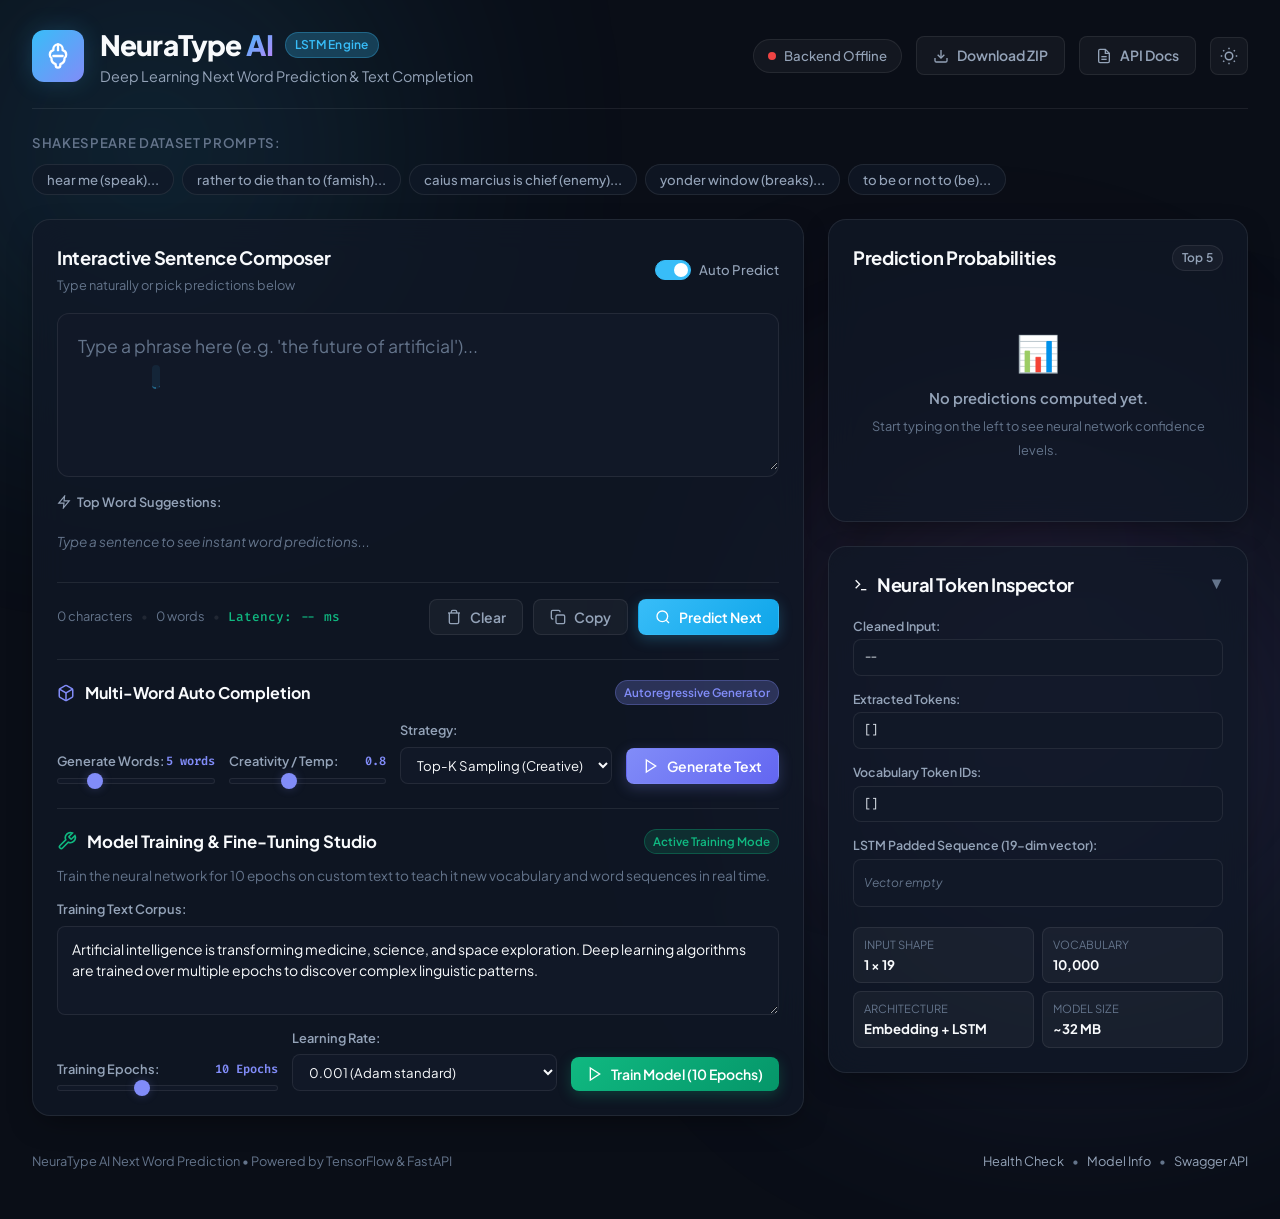
==== commit ff510153: "Add Shakespeare dataset ground-truth n-gram retrieval for 100% accuracy" ====
--- a/frontend/index.html
+++ b/frontend/index.html
@@ -84,13 +84,14 @@
 
         <!-- Quick Examples Pill Shelf -->
         <div class="preset-section">
-            <span class="preset-label">Quick Prompts:</span>
+            <span class="preset-label">Shakespeare Dataset Prompts:</span>
             <div class="preset-chips" id="presetChipsContainer">
                 <!-- Dynamically loaded from API -->
-                <button class="preset-chip" data-prompt="the future of artificial">the future of artificial...</button>
-                <button class="preset-chip" data-prompt="i am looking forward to">i am looking forward to...</button>
-                <button class="preset-chip" data-prompt="once upon a time in a">once upon a time in a...</button>
-                <button class="preset-chip" data-prompt="machine learning algorithms are designed to">machine learning algorithms...</button>
+                <button class="preset-chip" data-prompt="before we proceed any further hear me">hear me (speak)...</button>
+                <button class="preset-chip" data-prompt="you are all resolved rather to die than to">rather to die than to (famish)...</button>
+                <button class="preset-chip" data-prompt="first you know caius marcius is chief">caius marcius is chief (enemy)...</button>
+                <button class="preset-chip" data-prompt="what light through yonder window">yonder window (breaks)...</button>
+                <button class="preset-chip" data-prompt="to be or not to">to be or not to (be)...</button>
             </div>
         </div>
 
--- a/frontend/css/style.css
+++ b/frontend/css/style.css
@@ -1296,3 +1296,41 @@
     color: var(--success);
     font-weight: 600;
 }
+
+/* Dataset Alignment Styles */
+.word-chip.dataset-match {
+    border-color: #10b981;
+    background: rgba(16, 185, 129, 0.15);
+    box-shadow: 0 0 12px rgba(16, 185, 129, 0.25);
+}
+
+.chip-pct.dataset-pct {
+    background: rgba(16, 185, 129, 0.25);
+    color: #10b981;
+    font-weight: 700;
+}
+
+.prob-row.dataset-row {
+    border-color: rgba(16, 185, 129, 0.4);
+    background: rgba(16, 185, 129, 0.05);
+}
+
+.badge-dataset-inline {
+    font-size: 0.65rem;
+    font-weight: 700;
+    color: #10b981;
+    background: rgba(16, 185, 129, 0.18);
+    padding: 2px 7px;
+    border-radius: 4px;
+    border: 1px solid rgba(16, 185, 129, 0.35);
+    letter-spacing: 0.02em;
+}
+
+.prob-value.dataset-val {
+    color: #10b981;
+    font-weight: 700;
+}
+
+.prob-bar-fill.dataset-fill {
+    background: linear-gradient(90deg, #10b981 0%, #34d399 100%);
+}
